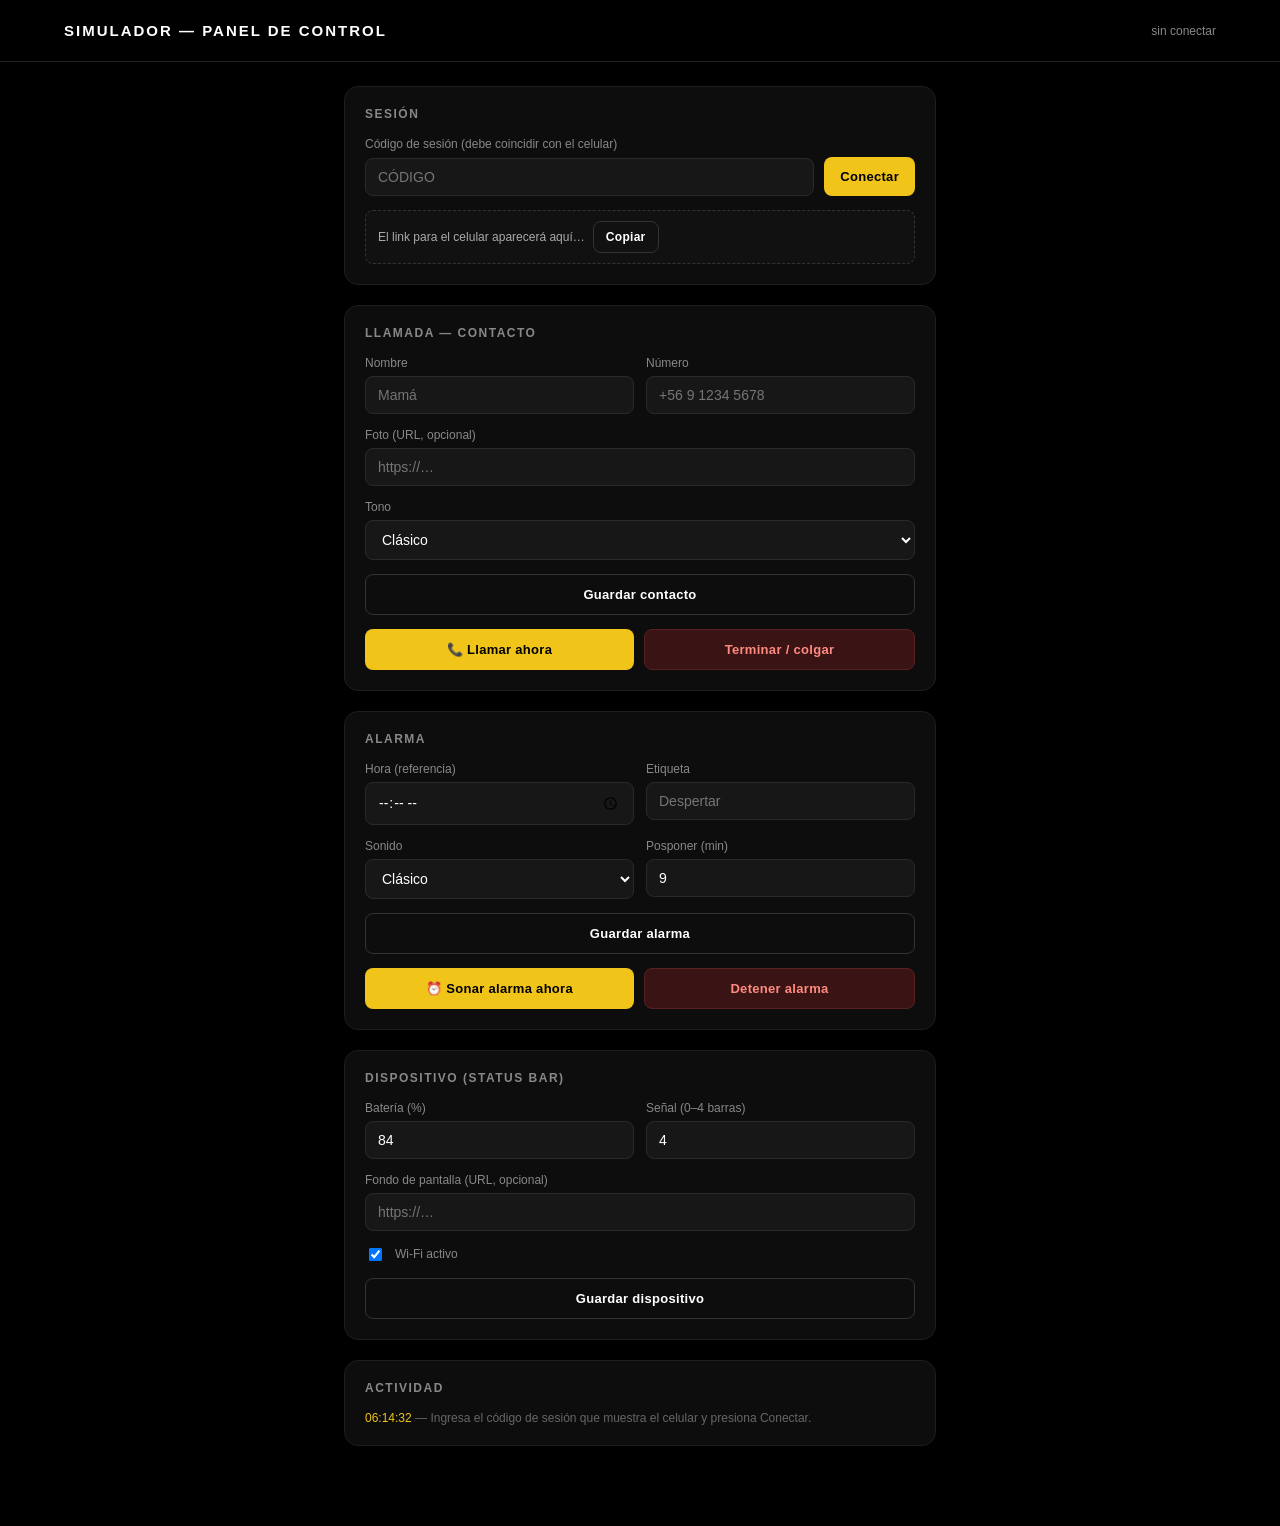
==== control.html @ 4c1c685b "feat: simulador de sistema operativo Android para utilería de rodaje App HTML/CSS/JS pura: pantalla " ====
<!DOCTYPE html>
<html lang="es">
<head>
<meta charset="UTF-8">
<title>Control remoto — Simulador</title>
<meta name="viewport" content="width=device-width, initial-scale=1">
<link rel="stylesheet" href="css/control.css">
</head>
<body>
<header>
  <h1>Simulador — Panel de control</h1>
  <div class="status" id="statusLabel">sin conectar</div>
</header>

<main>
  <div class="card">
    <h2>Sesión</h2>
    <div class="field">
      <label>Código de sesión (debe coincidir con el celular)</label>
      <div class="row-inline">
        <input id="sessionCode" maxlength="8" placeholder="CÓDIGO">
        <button class="btn-accent" id="connectBtn">Conectar</button>
      </div>
    </div>
    <div class="link-box">
      <span id="deviceLink">El link para el celular aparecerá aquí…</span>
      <button class="btn-outline" id="copyLink">Copiar</button>
    </div>
  </div>

  <div class="card">
    <h2>Llamada — Contacto</h2>
    <div class="grid2">
      <div class="field"><label>Nombre</label><input id="c-name" placeholder="Mamá"></div>
      <div class="field"><label>Número</label><input id="c-number" placeholder="+56 9 1234 5678"></div>
    </div>
    <div class="field"><label>Foto (URL, opcional)</label><input id="c-photo" placeholder="https://…"></div>
    <div class="field">
      <label>Tono</label>
      <select id="c-ringtone">
        <option value="clasico">Clásico</option>
        <option value="marimba">Marimba</option>
        <option value="suave">Suave</option>
      </select>
    </div>
    <div class="actions-row">
      <button class="btn-outline" id="saveContact">Guardar contacto</button>
    </div>
    <div class="actions-row" style="margin-top:14px;">
      <button class="btn-accent" id="callNow">📞 Llamar ahora</button>
      <button class="btn-danger" id="endCall">Terminar / colgar</button>
    </div>
  </div>

  <div class="card">
    <h2>Alarma</h2>
    <div class="grid2">
      <div class="field"><label>Hora (referencia)</label><input id="a-time" type="time"></div>
      <div class="field"><label>Etiqueta</label><input id="a-label" placeholder="Despertar"></div>
    </div>
    <div class="grid2">
      <div class="field">
        <label>Sonido</label>
        <select id="a-sound">
          <option value="clasico">Clásico</option>
          <option value="suave">Suave</option>
          <option value="urgente">Urgente</option>
        </select>
      </div>
      <div class="field"><label>Posponer (min)</label><input id="a-snooze" type="number" min="1" max="30" value="9"></div>
    </div>
    <div class="actions-row">
      <button class="btn-outline" id="saveAlarm">Guardar alarma</button>
    </div>
    <div class="actions-row" style="margin-top:14px;">
      <button class="btn-accent" id="fireAlarm">⏰ Sonar alarma ahora</button>
      <button class="btn-danger" id="dismissAlarm">Detener alarma</button>
    </div>
  </div>

  <div class="card">
    <h2>Dispositivo (status bar)</h2>
    <div class="grid2">
      <div class="field"><label>Batería (%)</label><input id="d-battery" type="number" min="1" max="100" value="84"></div>
      <div class="field"><label>Señal (0–4 barras)</label><input id="d-signal" type="number" min="0" max="4" value="4"></div>
    </div>
    <div class="field"><label>Fondo de pantalla (URL, opcional)</label><input id="d-wallpaper" placeholder="https://…"></div>
    <div class="field row-inline"><input type="checkbox" id="d-wifi" checked><label style="margin:0;">Wi-Fi activo</label></div>
    <div class="actions-row">
      <button class="btn-outline" id="saveDevice">Guardar dispositivo</button>
    </div>
  </div>

  <div class="card">
    <h2>Actividad</h2>
    <div id="log"></div>
  </div>
</main>

<script type="module" src="js/control.js"></script>
</body>
</html>
---- css/control.css ----
/* Panel de control remoto — herramienta de equipo, no sale en cámara,
   así que usa la identidad visual de Piñón Producciones. */
* { box-sizing: border-box; }
body {
  margin: 0;
  background: #000;
  color: #fff;
  font-family: Arial, "Segoe UI", system-ui, sans-serif;
  min-height: 100vh;
}
header {
  padding: 22px 5%;
  border-bottom: 1px solid #222;
  display: flex; align-items: center; justify-content: space-between; flex-wrap: wrap; gap: 10px;
}
header h1 { font-size: 15px; letter-spacing: 2px; text-transform: uppercase; margin: 0; font-weight: 900; }
header .status { font-size: 12px; color: #888; }
header .status b { color: #f0c419; }

main {
  max-width: 720px;
  margin: 0 auto;
  padding: 24px 5% 80px;
  display: grid;
  gap: 20px;
}
.card {
  background: #0d0d0d;
  border: 1px solid #1e1e1e;
  border-radius: 14px;
  padding: 20px;
}
.card h2 {
  font-size: 12px; text-transform: uppercase; letter-spacing: 1.5px;
  color: #888; margin: 0 0 16px;
}
.grid2 { display: grid; grid-template-columns: 1fr 1fr; gap: 12px; }
label { display: block; font-size: 12px; color: #888; margin-bottom: 6px; }
.field { margin-bottom: 14px; }
input, select {
  width: 100%;
  background: #171717;
  border: 1px solid #2a2a2a;
  border-radius: 8px;
  color: #fff;
  padding: 10px 12px;
  font-size: 14px;
  font-family: inherit;
}
input[type="range"] { padding: 0; }
input:focus, select:focus { outline: 1px solid #f0c419; }
.row-inline { display: flex; align-items: center; gap: 10px; }
.row-inline input[type="checkbox"] { width: auto; }

button {
  cursor: pointer;
  border: none;
  border-radius: 8px;
  font-weight: 700;
  font-size: 13px;
  padding: 12px 16px;
  letter-spacing: .3px;
}
.btn-accent { background: #f0c419; color: #000; }
.btn-accent:hover { background: #c9a10e; }
.btn-outline { background: transparent; color: #fff; border: 1px solid #333; }
.btn-outline:hover { border-color: #f0c419; color: #f0c419; }
.btn-danger { background: #3a1414; color: #ff8a80; border: 1px solid #5a1f1f; }
.actions-row { display: flex; gap: 10px; flex-wrap: wrap; }
.actions-row button { flex: 1; min-width: 160px; }

.link-box {
  display: flex; gap: 8px; align-items: center;
  background: #111; border: 1px dashed #333; border-radius: 8px; padding: 10px 12px;
  font-size: 12px; color: #aaa; word-break: break-all;
}
.link-box button { flex-shrink: 0; padding: 8px 12px; font-size: 12px; }

#log {
  font-size: 12px; color: #666; max-height: 140px; overflow-y: auto;
  display: flex; flex-direction: column-reverse; gap: 4px;
}
#log div span { color: #f0c419; }
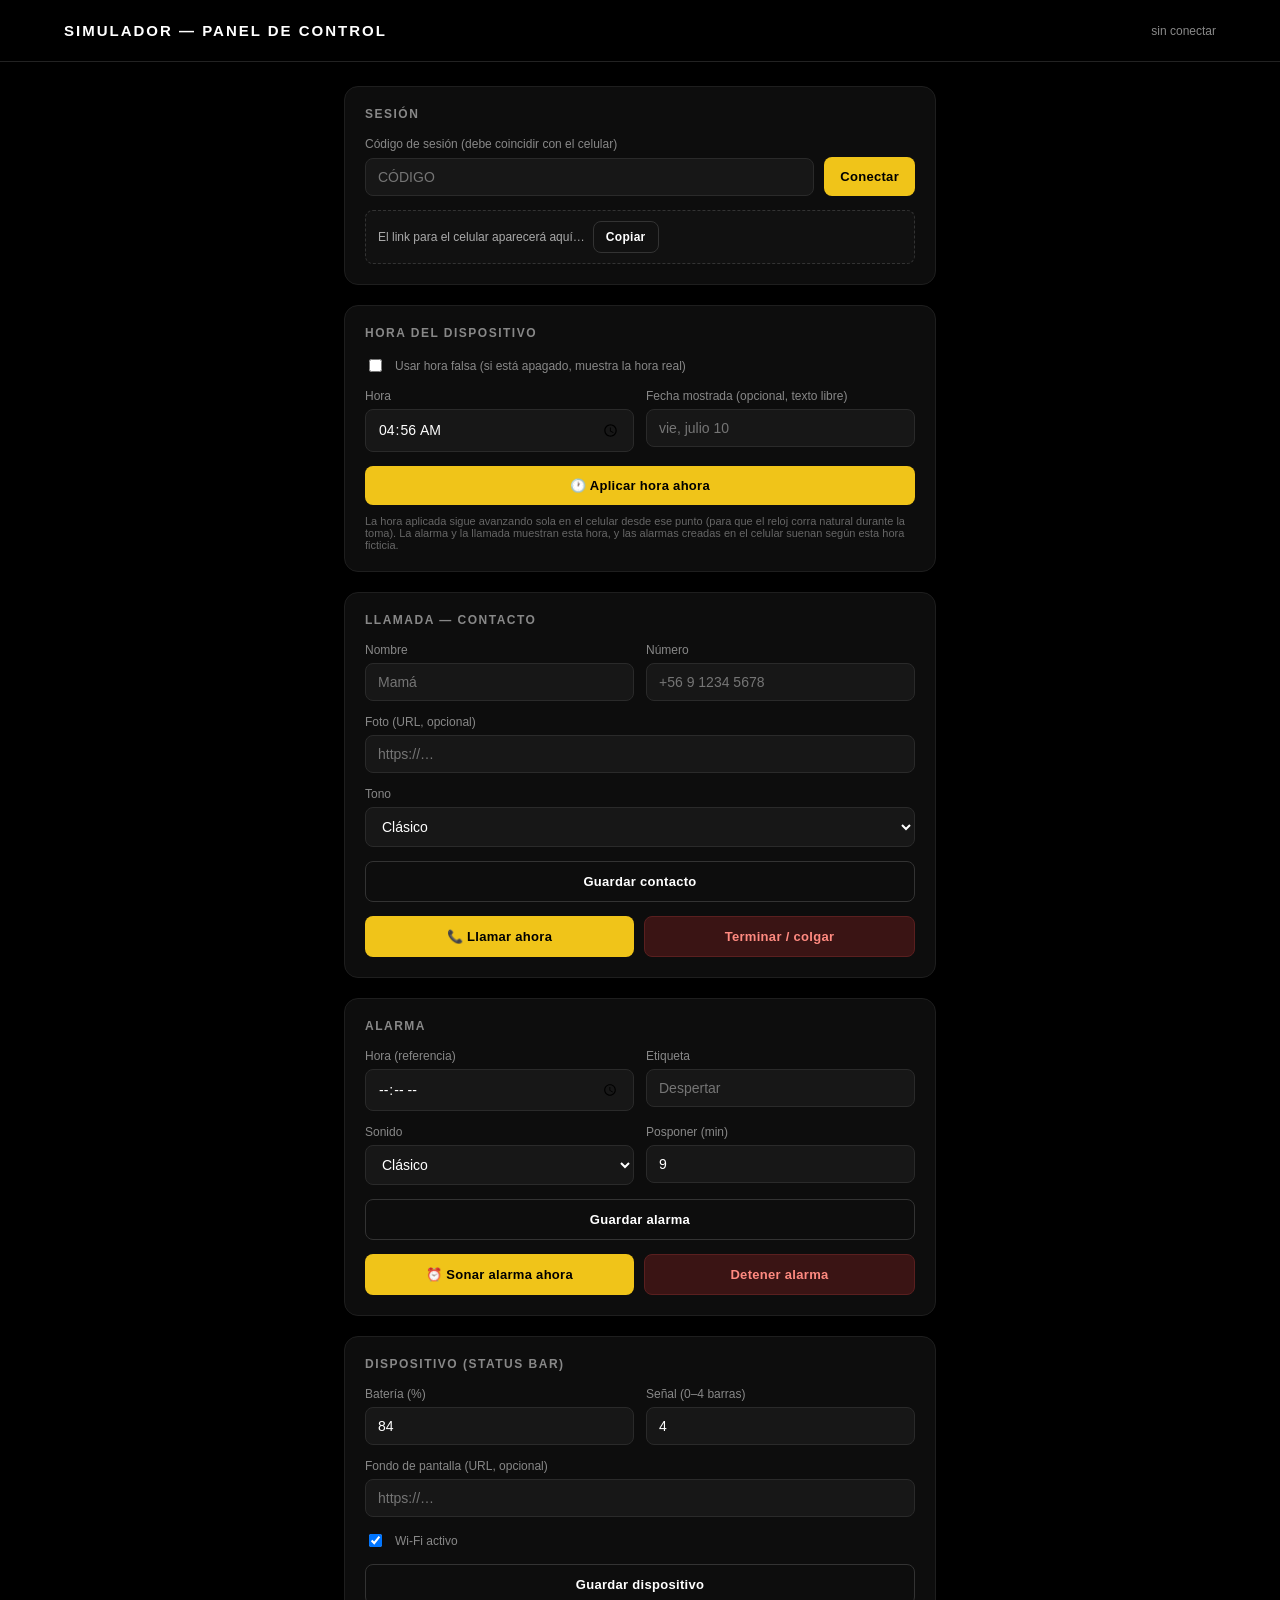
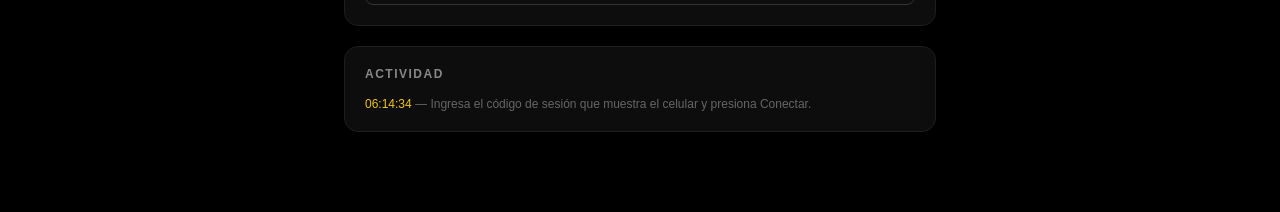
==== commit e954d0b9: "feat: hora falsa controlada desde el panel + alarma estilo One UI - Nueva sección "Hora del disposit" ====
--- a/control.html
+++ b/control.html
@@ -26,6 +26,22 @@
       <span id="deviceLink">El link para el celular aparecerá aquí…</span>
       <button class="btn-outline" id="copyLink">Copiar</button>
     </div>
+  </div>
+
+  <div class="card">
+    <h2>Hora del dispositivo</h2>
+    <div class="field row-inline">
+      <input type="checkbox" id="t-enabled">
+      <label style="margin:0;">Usar hora falsa (si está apagado, muestra la hora real)</label>
+    </div>
+    <div class="grid2">
+      <div class="field"><label>Hora</label><input id="t-value" type="time" value="04:56"></div>
+      <div class="field"><label>Fecha mostrada (opcional, texto libre)</label><input id="t-date" placeholder="vie, julio 10"></div>
+    </div>
+    <div class="actions-row">
+      <button class="btn-accent" id="applyTime">🕐 Aplicar hora ahora</button>
+    </div>
+    <p style="font-size:11px;color:#666;margin:10px 0 0;">La hora aplicada sigue avanzando sola en el celular desde ese punto (para que el reloj corra natural durante la toma). La alarma y la llamada muestran esta hora, y las alarmas creadas en el celular suenan según esta hora ficticia.</p>
   </div>
 
   <div class="card">
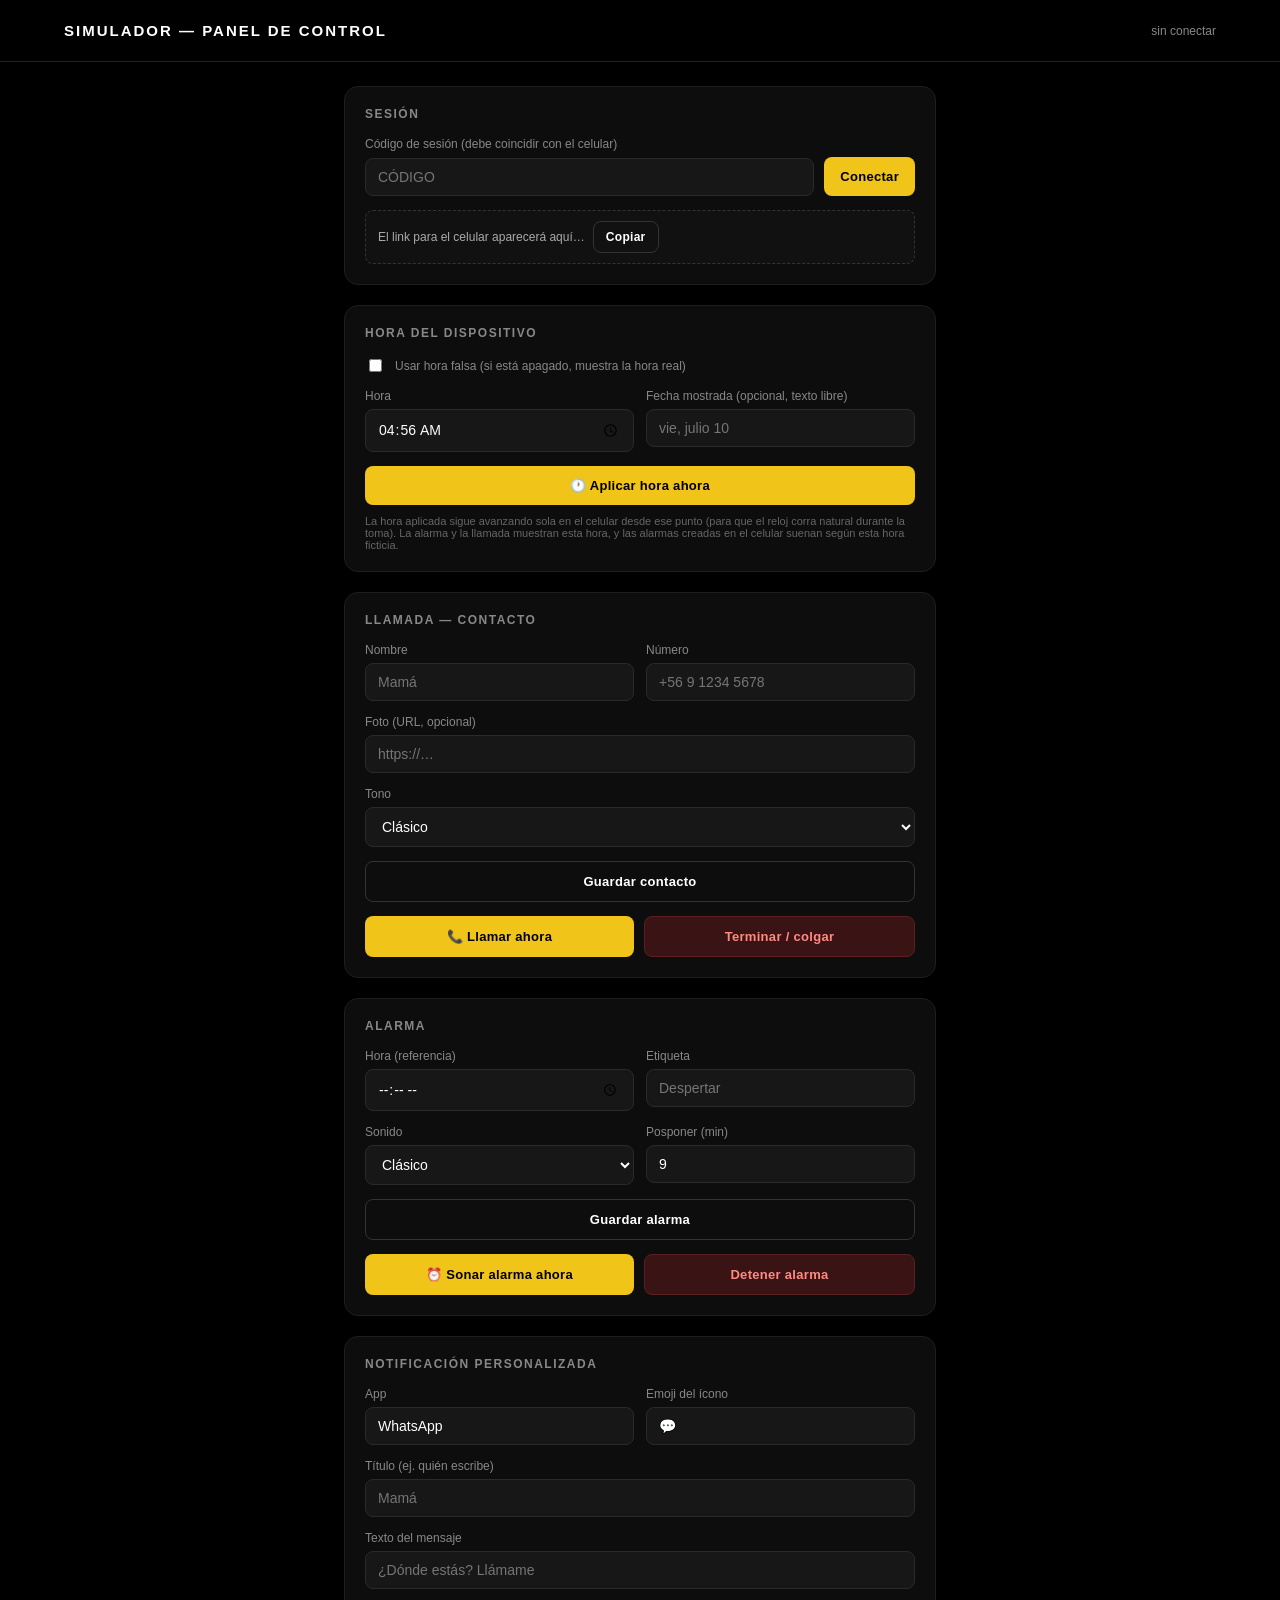
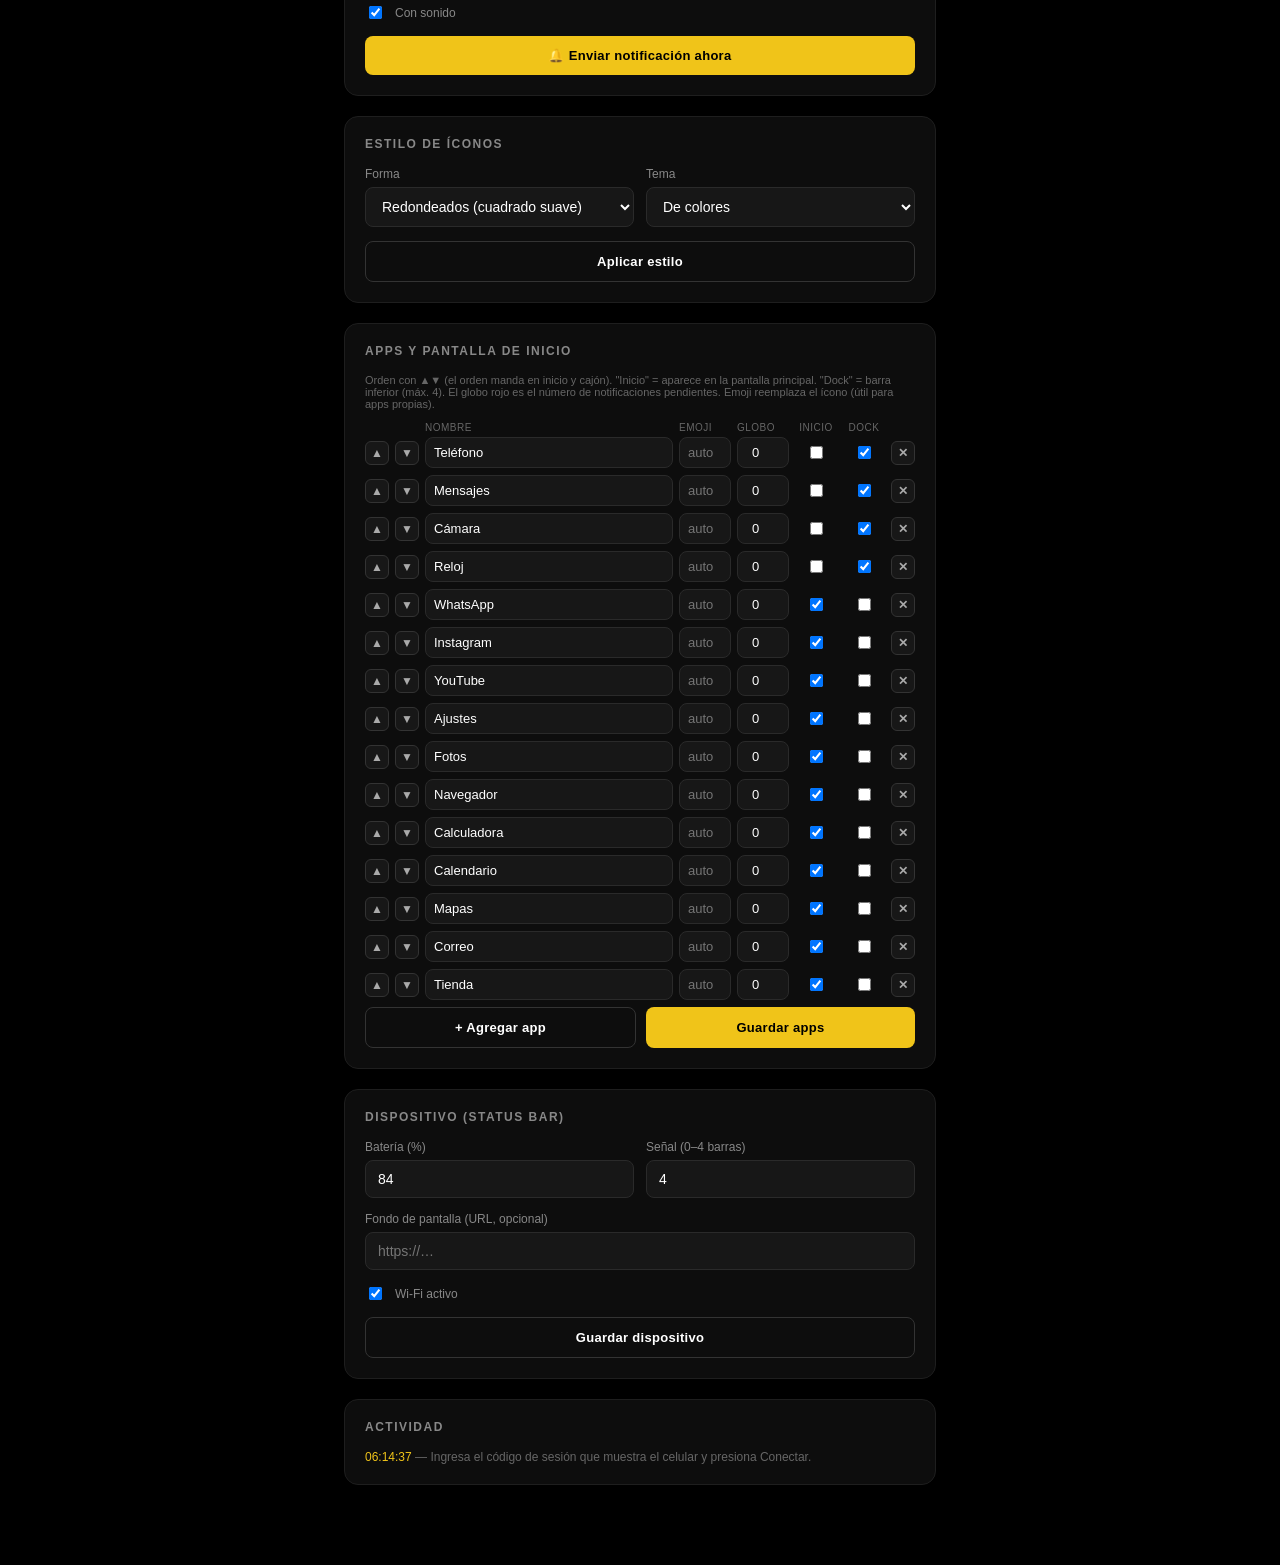
==== commit 6c674798: "feat: notificaciones personalizadas + estilo de íconos + editor de apps - Panel: tarjeta "Notificaci" ====
--- a/control.html
+++ b/control.html
@@ -95,6 +95,54 @@
   </div>
 
   <div class="card">
+    <h2>Notificación personalizada</h2>
+    <div class="grid2">
+      <div class="field"><label>App</label><input id="n-app" placeholder="WhatsApp" value="WhatsApp"></div>
+      <div class="field"><label>Emoji del ícono</label><input id="n-emoji" placeholder="💬" value="💬" maxlength="4"></div>
+    </div>
+    <div class="field"><label>Título (ej. quién escribe)</label><input id="n-title" placeholder="Mamá"></div>
+    <div class="field"><label>Texto del mensaje</label><input id="n-text" placeholder="¿Dónde estás? Llámame"></div>
+    <div class="field row-inline"><input type="checkbox" id="n-sound" checked><label style="margin:0;">Con sonido</label></div>
+    <div class="actions-row">
+      <button class="btn-accent" id="sendNotify">🔔 Enviar notificación ahora</button>
+    </div>
+  </div>
+
+  <div class="card">
+    <h2>Estilo de íconos</h2>
+    <div class="grid2">
+      <div class="field">
+        <label>Forma</label>
+        <select id="i-shape">
+          <option value="rounded">Redondeados (cuadrado suave)</option>
+          <option value="circle">Circulares</option>
+          <option value="square">Cuadrados</option>
+        </select>
+      </div>
+      <div class="field">
+        <label>Tema</label>
+        <select id="i-theme">
+          <option value="color">De colores</option>
+          <option value="dark">Oscuros (tema grafito)</option>
+        </select>
+      </div>
+    </div>
+    <div class="actions-row">
+      <button class="btn-outline" id="saveIconStyle">Aplicar estilo</button>
+    </div>
+  </div>
+
+  <div class="card">
+    <h2>Apps y pantalla de inicio</h2>
+    <p style="font-size:11px;color:#666;margin:0 0 12px;">Orden con ▲▼ (el orden manda en inicio y cajón). "Inicio" = aparece en la pantalla principal. "Dock" = barra inferior (máx. 4). El globo rojo es el número de notificaciones pendientes. Emoji reemplaza el ícono (útil para apps propias).</p>
+    <div id="appsEditor"></div>
+    <div class="actions-row">
+      <button class="btn-outline" id="addApp">+ Agregar app</button>
+      <button class="btn-accent" id="saveApps">Guardar apps</button>
+    </div>
+  </div>
+
+  <div class="card">
     <h2>Dispositivo (status bar)</h2>
     <div class="grid2">
       <div class="field"><label>Batería (%)</label><input id="d-battery" type="number" min="1" max="100" value="84"></div>
--- a/css/control.css
+++ b/css/control.css
@@ -76,6 +76,30 @@
 }
 .link-box button { flex-shrink: 0; padding: 8px 12px; font-size: 12px; }
 
+/* Editor de apps */
+.app-row {
+  display: grid;
+  grid-template-columns: 24px 24px 1fr 52px 52px 42px 42px 24px;
+  gap: 6px;
+  align-items: center;
+  margin-bottom: 7px;
+}
+.app-row.header {
+  font-size: 10px; color: #666; text-transform: uppercase; letter-spacing: .5px;
+  margin-bottom: 4px;
+}
+.app-row input[type="text"] { padding: 7px 8px; font-size: 13px; }
+.app-row input[type="number"] { padding: 7px 4px; font-size: 13px; text-align: center; }
+.app-row input[type="checkbox"] { width: auto; justify-self: center; }
+.app-row .mini {
+  width: 24px; height: 24px; padding: 0;
+  border-radius: 6px; border: 1px solid #333;
+  background: #171717; color: #aaa; font-size: 12px;
+  display: flex; align-items: center; justify-content: center;
+}
+.app-row .mini:hover { color: #f0c419; border-color: #f0c419; }
+.app-row .mini.del:hover { color: #ff8a80; border-color: #ff8a80; }
+
 #log {
   font-size: 12px; color: #666; max-height: 140px; overflow-y: auto;
   display: flex; flex-direction: column-reverse; gap: 4px;
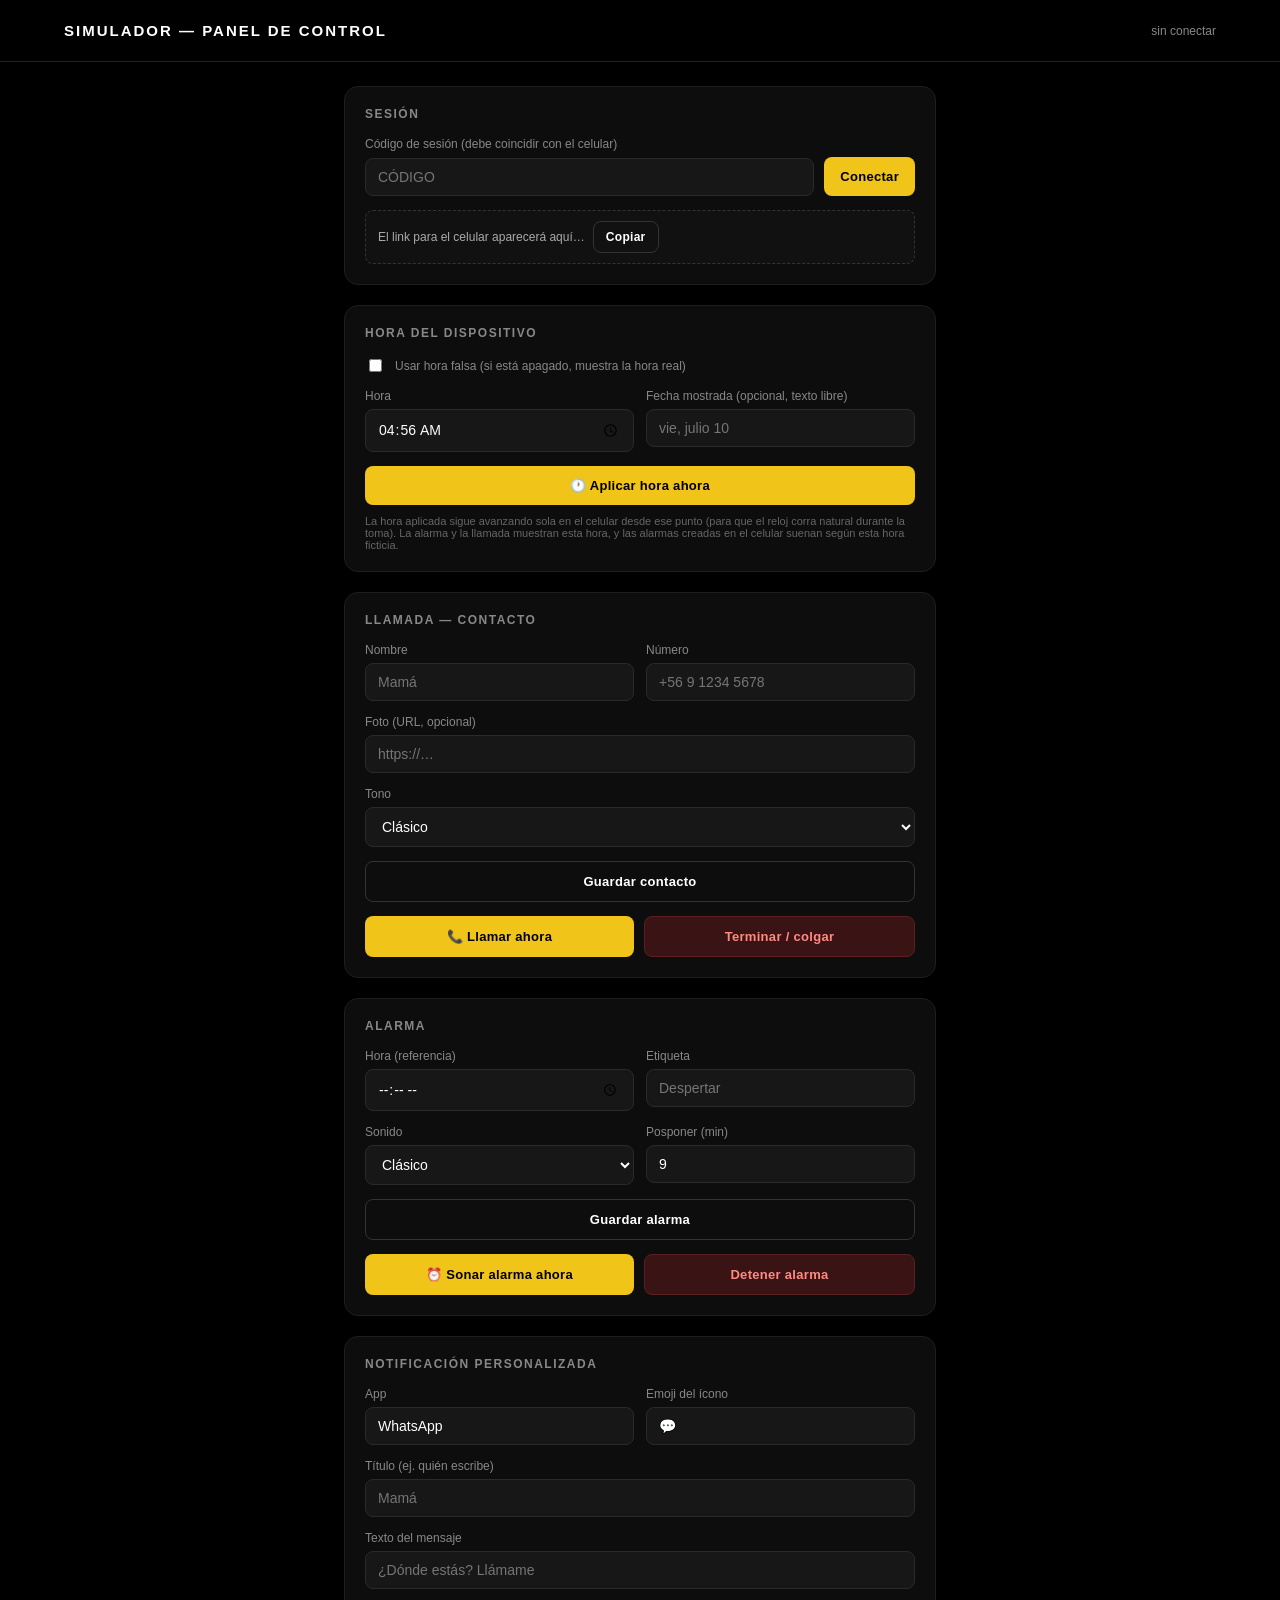
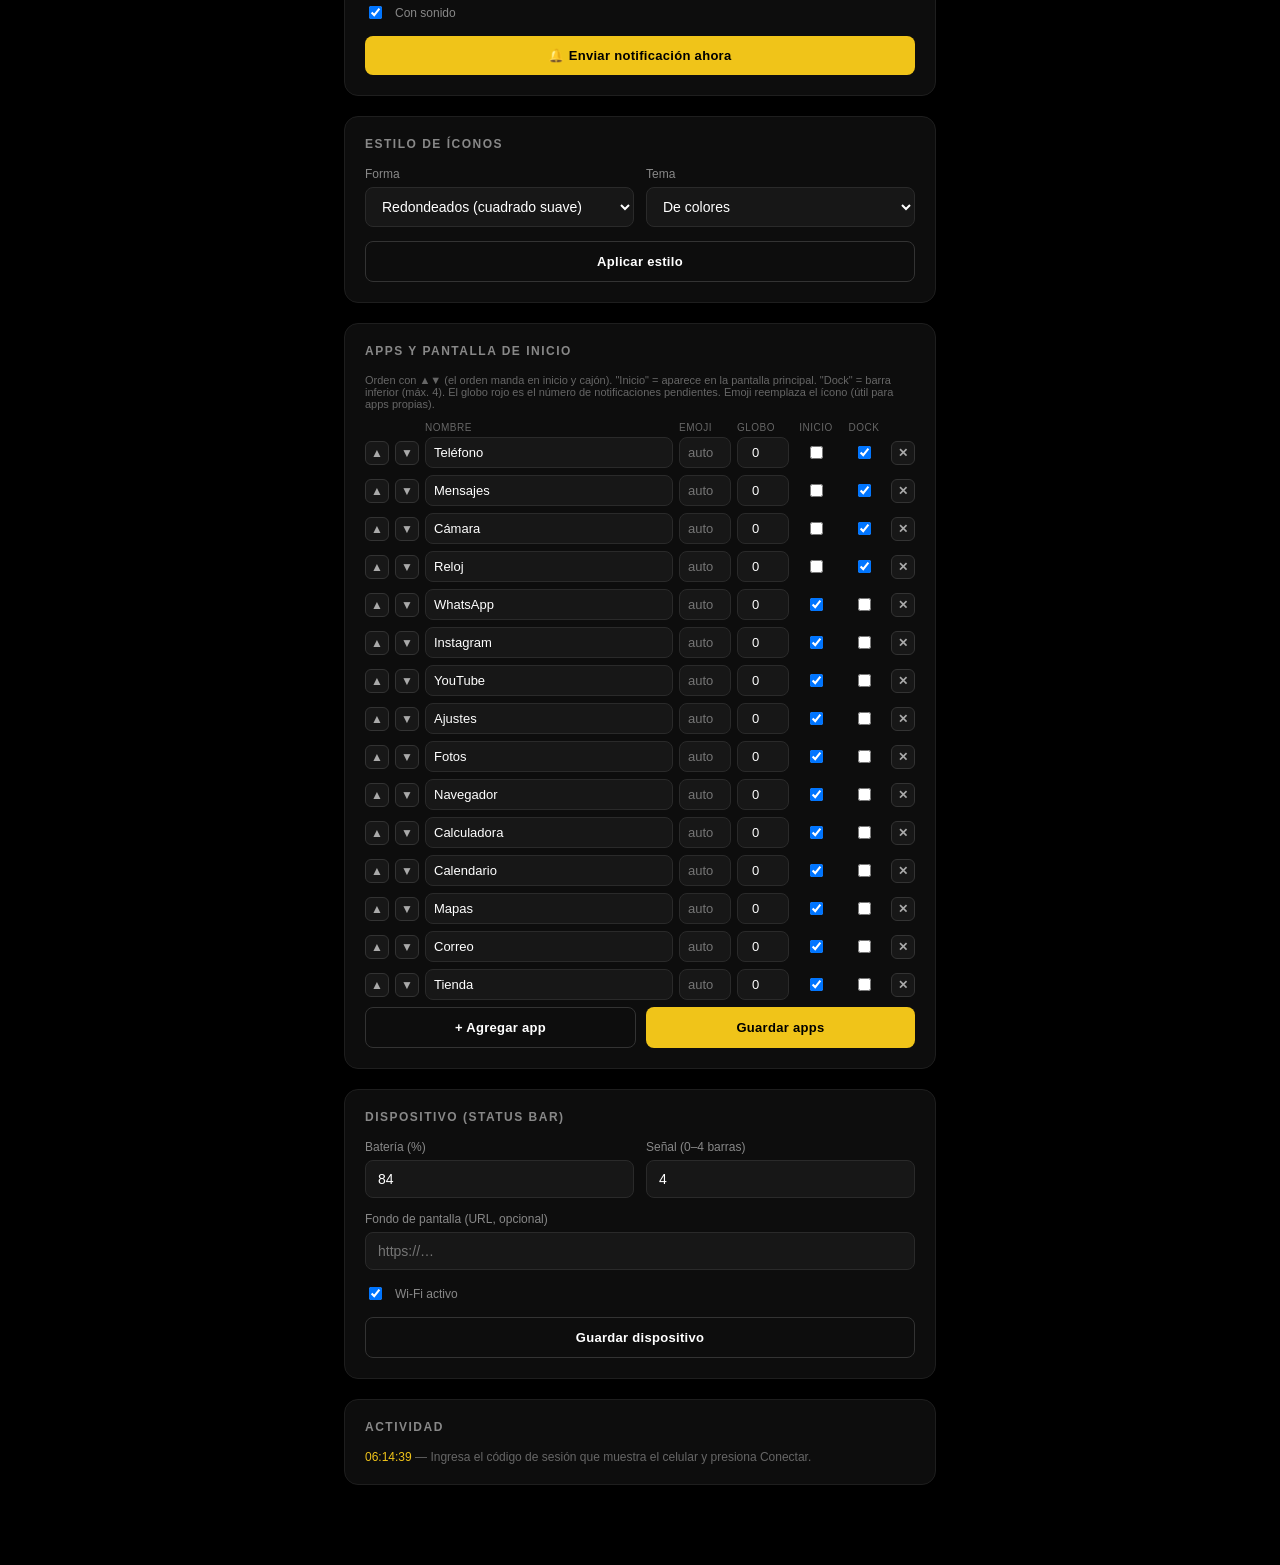
==== commit 700b04df: "fix: versionado de archivos para que las actualizaciones lleguen enteras GitHub Pages cachea cada ar" ====
--- a/control.html
+++ b/control.html
@@ -4,7 +4,7 @@
 <meta charset="UTF-8">
 <title>Control remoto — Simulador</title>
 <meta name="viewport" content="width=device-width, initial-scale=1">
-<link rel="stylesheet" href="css/control.css">
+<link rel="stylesheet" href="css/control.css?v=3">
 </head>
 <body>
 <header>
@@ -161,6 +161,6 @@
   </div>
 </main>
 
-<script type="module" src="js/control.js"></script>
+<script type="module" src="js/control.js?v=3"></script>
 </body>
 </html>
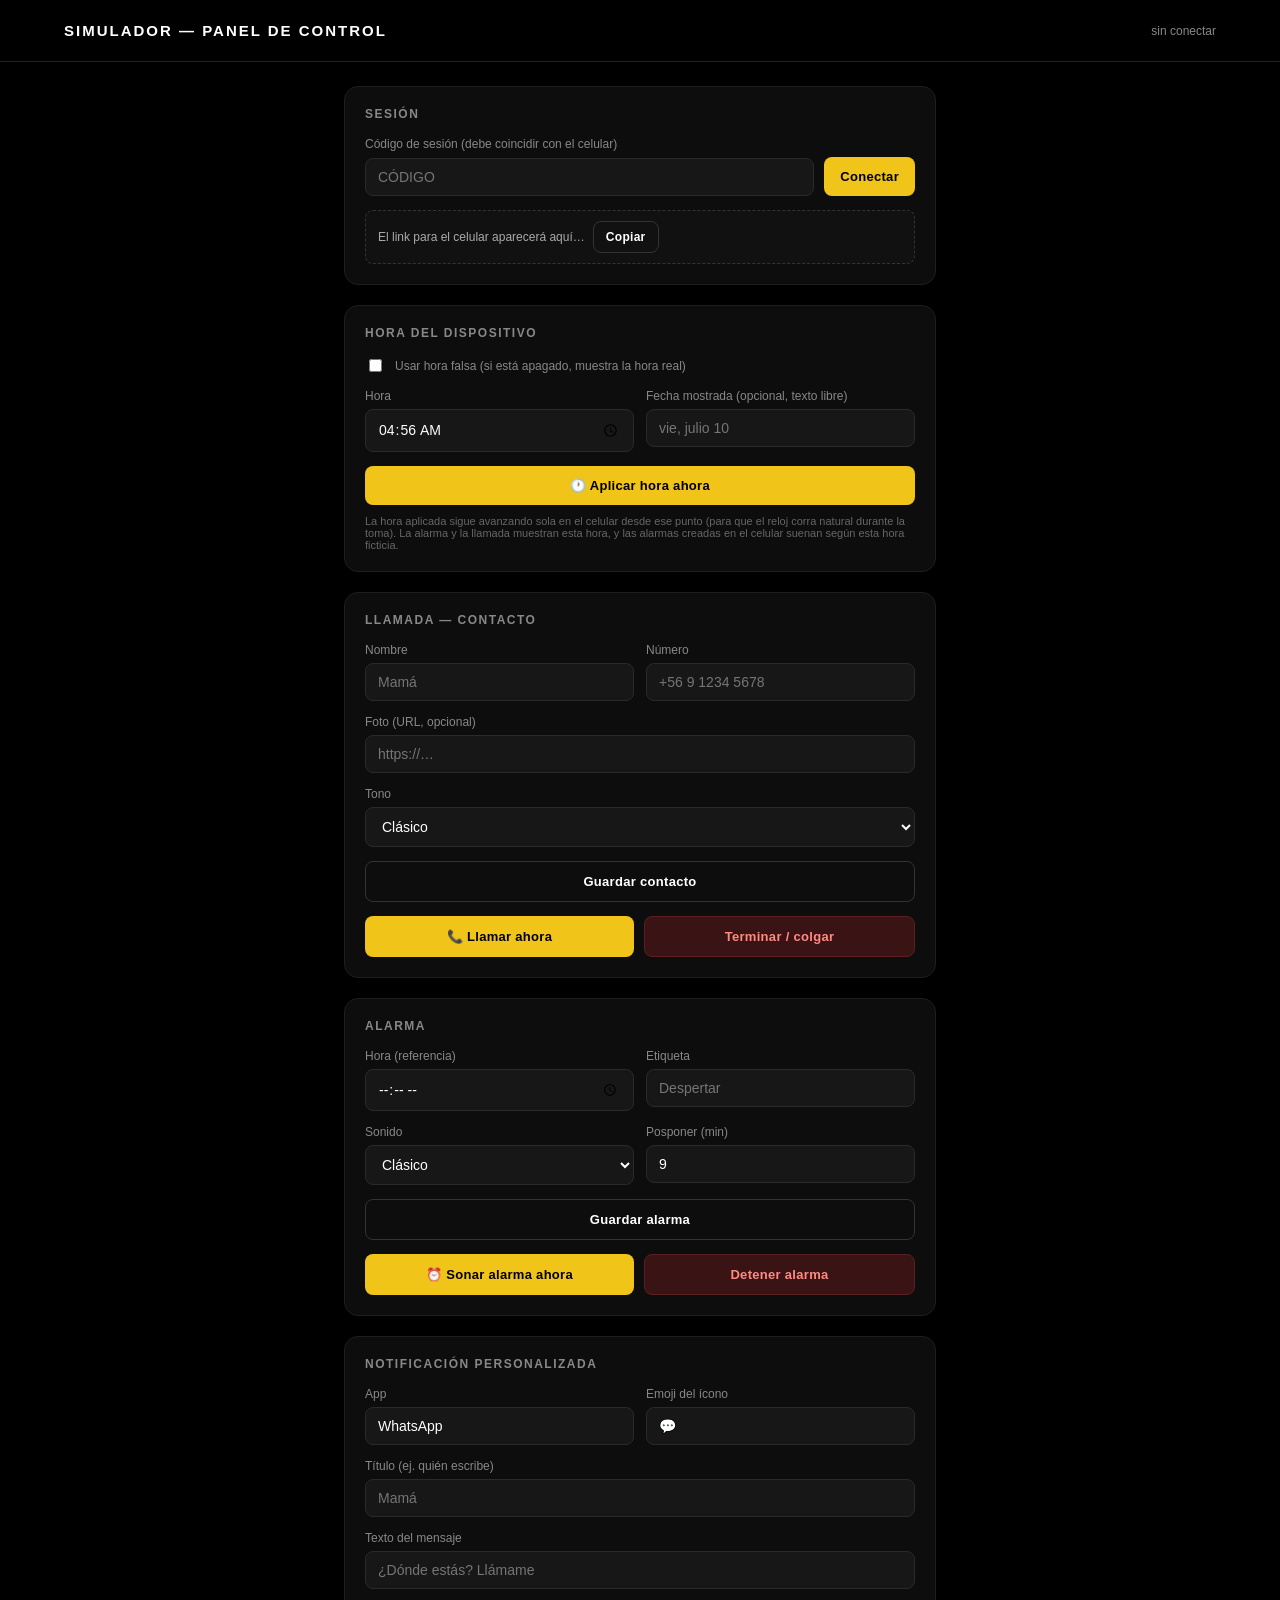
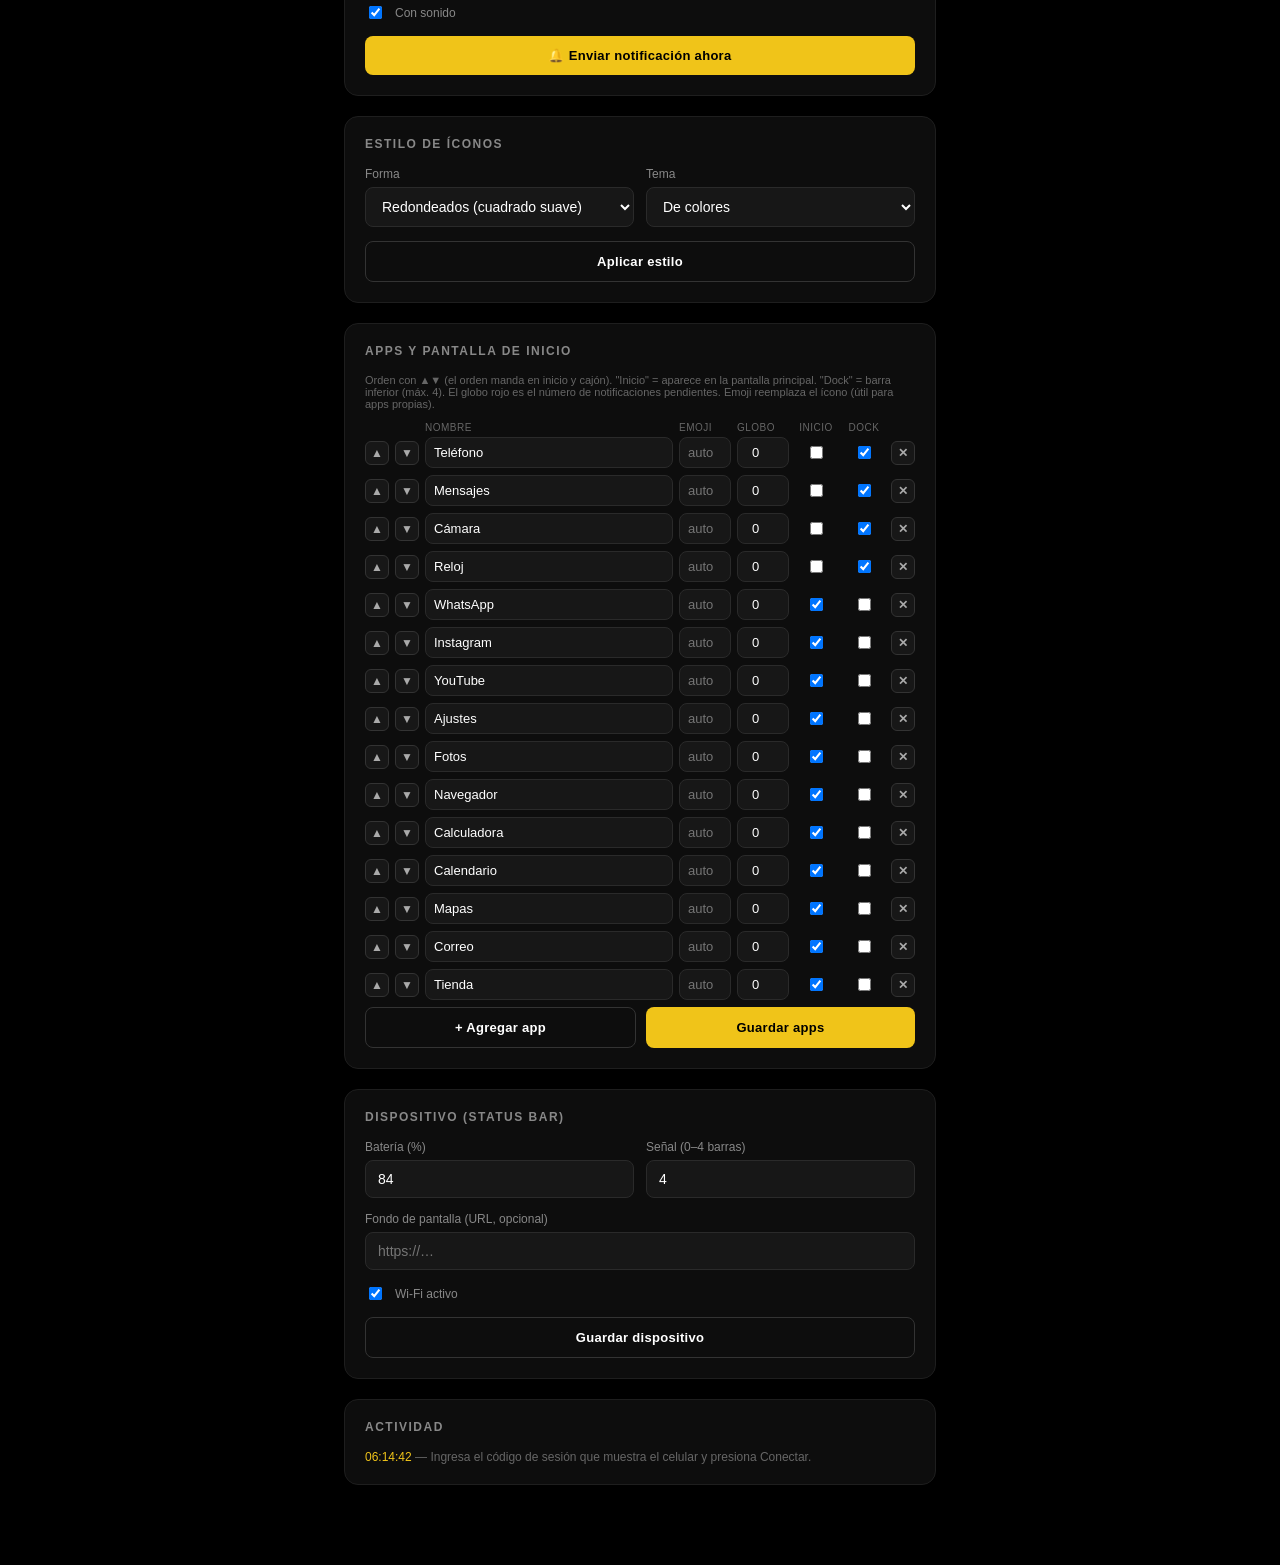
==== commit 492a5c8c: "feat: panel de notificaciones y ajustes rápidos estilo One UI real - Nuevo panel deslizable desde la" ====
--- a/control.html
+++ b/control.html
@@ -4,7 +4,7 @@
 <meta charset="UTF-8">
 <title>Control remoto — Simulador</title>
 <meta name="viewport" content="width=device-width, initial-scale=1">
-<link rel="stylesheet" href="css/control.css?v=3">
+<link rel="stylesheet" href="css/control.css?v=4">
 </head>
 <body>
 <header>
@@ -161,6 +161,6 @@
   </div>
 </main>
 
-<script type="module" src="js/control.js?v=3"></script>
+<script type="module" src="js/control.js?v=4"></script>
 </body>
 </html>
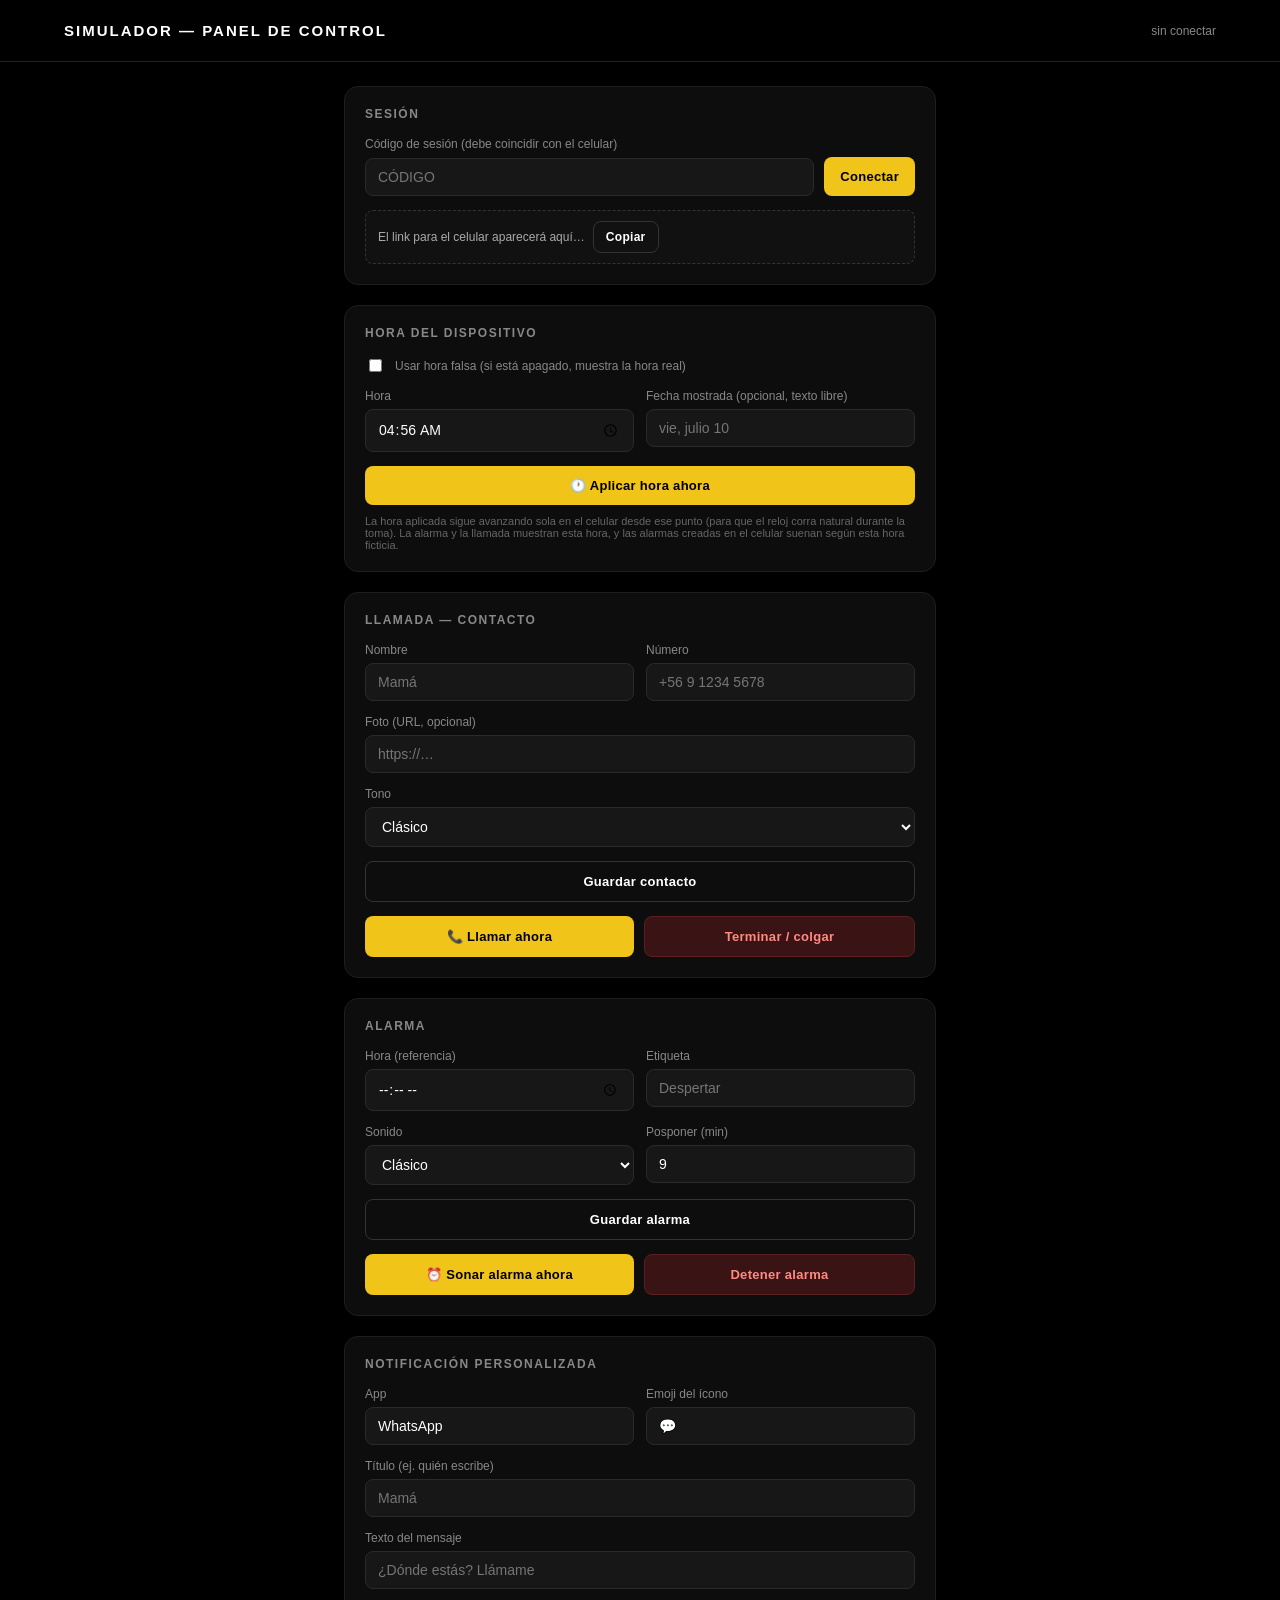
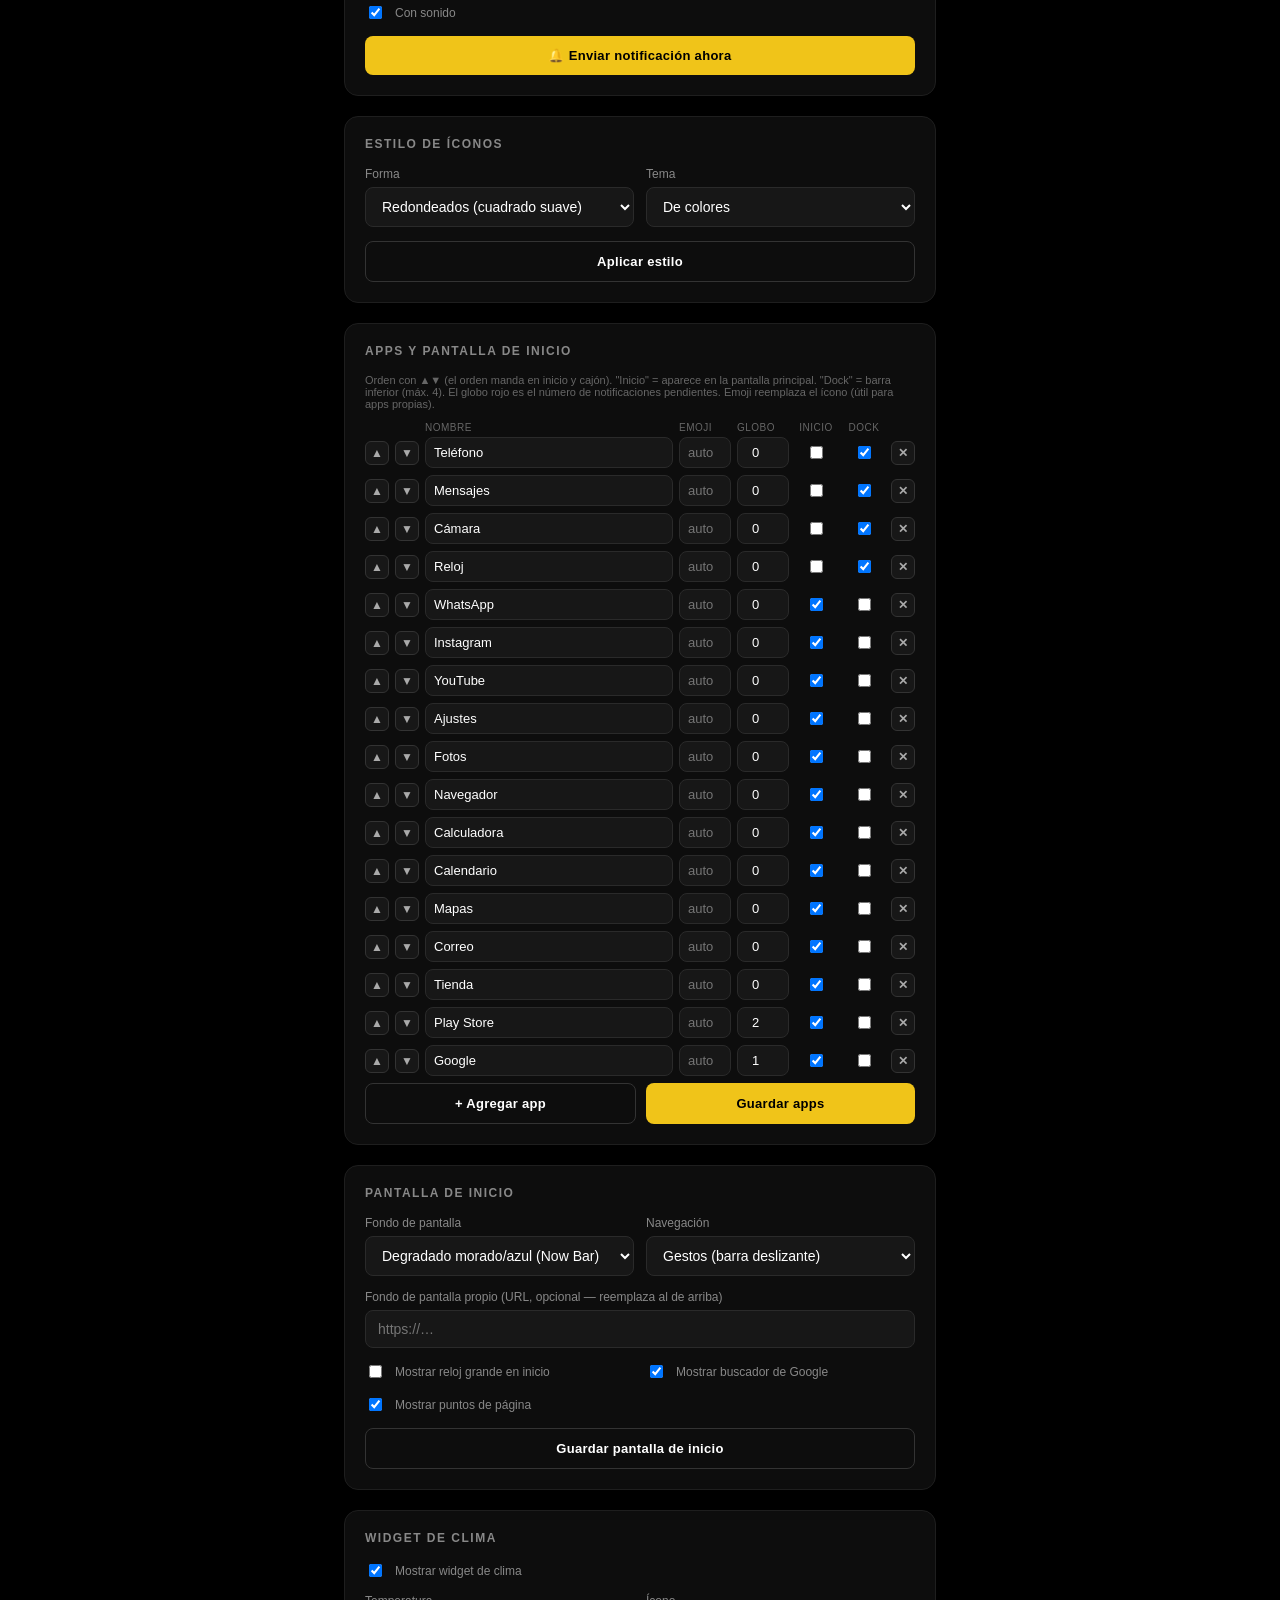
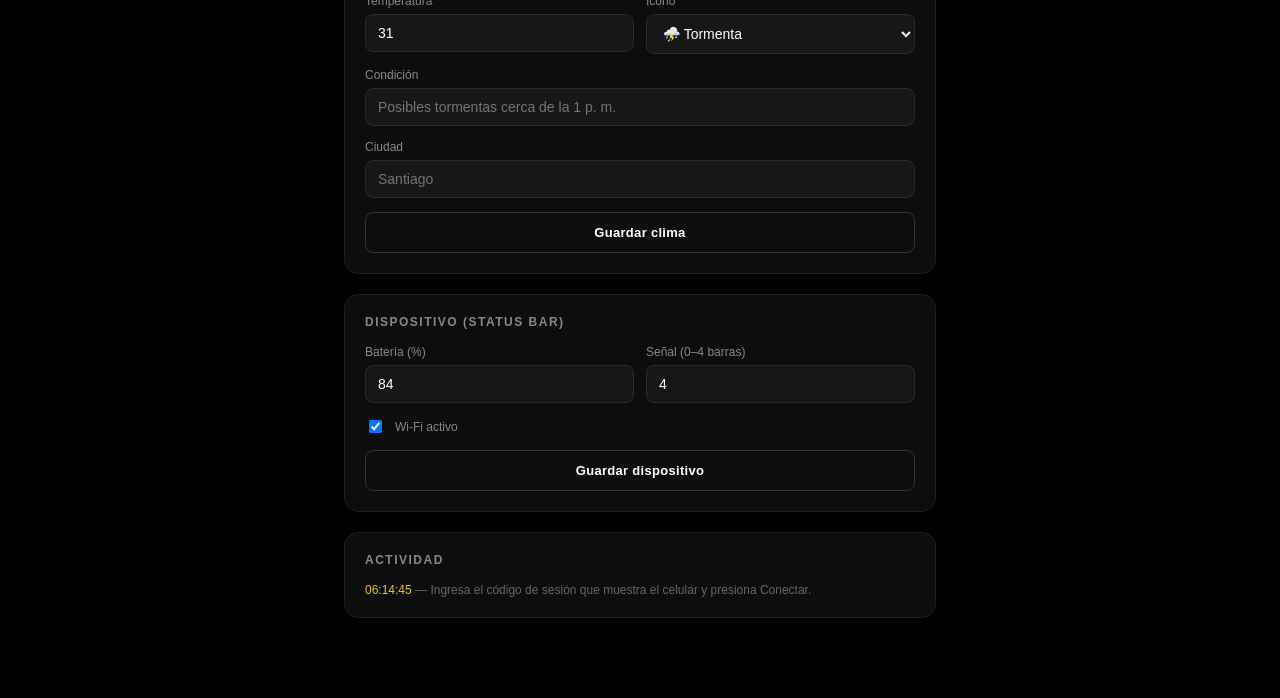
==== commit 8022cc02: "feat: pantalla de inicio estilo One UI 8.5 (clima, buscador, dock) Recrea la captura de referencia: " ====
--- a/control.html
+++ b/control.html
@@ -4,7 +4,7 @@
 <meta charset="UTF-8">
 <title>Control remoto — Simulador</title>
 <meta name="viewport" content="width=device-width, initial-scale=1">
-<link rel="stylesheet" href="css/control.css?v=4">
+<link rel="stylesheet" href="css/control.css?v=5">
 </head>
 <body>
 <header>
@@ -143,12 +143,63 @@
   </div>
 
   <div class="card">
+    <h2>Pantalla de inicio</h2>
+    <div class="grid2">
+      <div class="field">
+        <label>Fondo de pantalla</label>
+        <select id="h-wallpaper-preset">
+          <option value="gradient">Degradado morado/azul (Now Bar)</option>
+          <option value="dark">Oscuro (por defecto)</option>
+        </select>
+      </div>
+      <div class="field">
+        <label>Navegación</label>
+        <select id="h-nav-style">
+          <option value="gesture">Gestos (barra deslizante)</option>
+          <option value="buttons">Botones (◧ ○ ◁)</option>
+        </select>
+      </div>
+    </div>
+    <div class="field"><label>Fondo de pantalla propio (URL, opcional — reemplaza al de arriba)</label><input id="d-wallpaper" placeholder="https://…"></div>
+    <div class="grid2">
+      <div class="field row-inline"><input type="checkbox" id="h-show-clock"><label style="margin:0;">Mostrar reloj grande en inicio</label></div>
+      <div class="field row-inline"><input type="checkbox" id="h-show-search" checked><label style="margin:0;">Mostrar buscador de Google</label></div>
+    </div>
+    <div class="field row-inline"><input type="checkbox" id="h-show-dots" checked><label style="margin:0;">Mostrar puntos de página</label></div>
+    <div class="actions-row">
+      <button class="btn-outline" id="saveHome">Guardar pantalla de inicio</button>
+    </div>
+  </div>
+
+  <div class="card">
+    <h2>Widget de clima</h2>
+    <div class="field row-inline"><input type="checkbox" id="w-enabled" checked><label style="margin:0;">Mostrar widget de clima</label></div>
+    <div class="grid2">
+      <div class="field"><label>Temperatura</label><input id="w-temp" type="number" value="31"></div>
+      <div class="field">
+        <label>Ícono</label>
+        <select id="w-icon">
+          <option value="sun">☀️ Soleado</option>
+          <option value="cloud">☁️ Nublado</option>
+          <option value="rain">🌧️ Lluvia</option>
+          <option value="storm" selected>⛈️ Tormenta</option>
+          <option value="snow">❄️ Nieve</option>
+        </select>
+      </div>
+    </div>
+    <div class="field"><label>Condición</label><input id="w-condition" placeholder="Posibles tormentas cerca de la 1 p. m."></div>
+    <div class="field"><label>Ciudad</label><input id="w-city" placeholder="Santiago"></div>
+    <div class="actions-row">
+      <button class="btn-outline" id="saveWeather">Guardar clima</button>
+    </div>
+  </div>
+
+  <div class="card">
     <h2>Dispositivo (status bar)</h2>
     <div class="grid2">
       <div class="field"><label>Batería (%)</label><input id="d-battery" type="number" min="1" max="100" value="84"></div>
       <div class="field"><label>Señal (0–4 barras)</label><input id="d-signal" type="number" min="0" max="4" value="4"></div>
     </div>
-    <div class="field"><label>Fondo de pantalla (URL, opcional)</label><input id="d-wallpaper" placeholder="https://…"></div>
     <div class="field row-inline"><input type="checkbox" id="d-wifi" checked><label style="margin:0;">Wi-Fi activo</label></div>
     <div class="actions-row">
       <button class="btn-outline" id="saveDevice">Guardar dispositivo</button>
@@ -161,6 +212,6 @@
   </div>
 </main>
 
-<script type="module" src="js/control.js?v=4"></script>
+<script type="module" src="js/control.js?v=5"></script>
 </body>
 </html>
